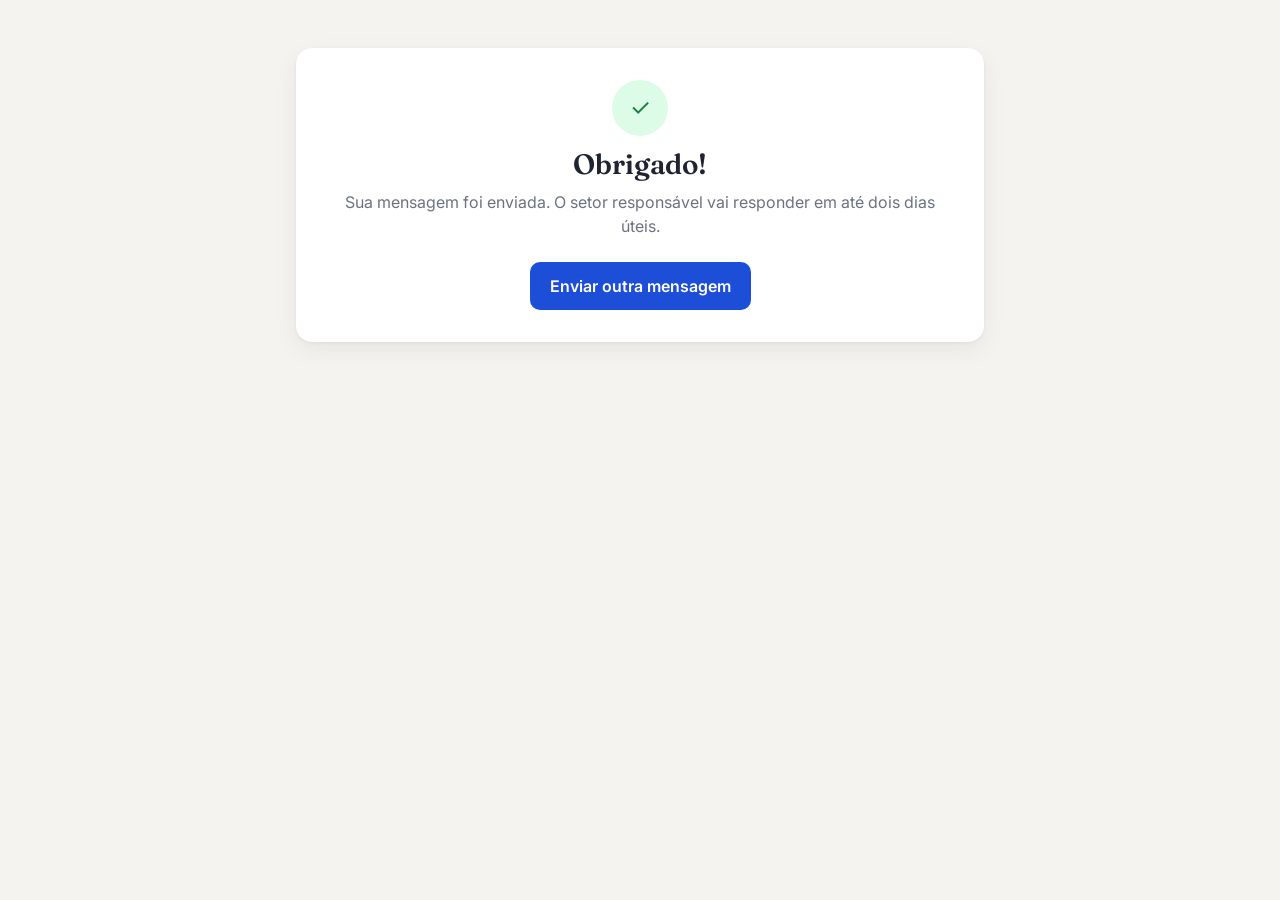
==== obrigado.html @ 0e28bc30 "Traduz o repositório para o português" ====
<!DOCTYPE html>
<html lang="pt-BR">

<head>
  <meta charset="UTF-8">
  <meta name="viewport" content="width=device-width, initial-scale=1.0">
  <meta name="robots" content="noindex">
  <meta name="color-scheme" content="light dark">
  <title>Mensagem Enviada — Faculdade Horizonte</title>
  <link rel="preconnect" href="https://fonts.googleapis.com">
  <link rel="preconnect" href="https://fonts.gstatic.com" crossorigin>
  <link
    href="https://fonts.googleapis.com/css2?family=Fraunces:opsz,wght@9..144,600&family=Inter:wght@400;500;600&display=swap"
    rel="stylesheet">
  <link rel="stylesheet" href="css/estilos.css">
  <script src="js/principal.js" defer></script>
</head>

<body>
  <main class="pagina">
    <section class="cartao sucesso" role="status" aria-labelledby="titulo-sucesso">
      <div class="icone-sucesso" aria-hidden="true">✓</div>
      <h1 id="titulo-sucesso">Obrigado<span id="nome-sucesso"></span>!</h1>
      <p>Sua mensagem foi enviada. O setor responsável vai responder em até dois dias úteis.</p>
      <a class="botao" href="index.html">Enviar outra mensagem</a>
    </section>
  </main>
</body>

</html>
---- css/estilos.css ----
:root {
    color-scheme: light;
    --fundo: #f5f3ef;
    --fundo-cartao: #ffffff;
    --fundo-campo: #ffffff;
    --texto: #1f2430;
    --suave: #6b7280;
    --texto-exemplo: #9ca3af;
    --borda: #d9d6cf;
    --borda-hover: #b8b4aa;
    --cor-principal: #1d4ed8;
    --texto-sobre-principal: #ffffff;
    --cor-erro: #b42318;
    --fundo-sucesso: #dcfce7;
    --texto-sucesso: #15803d;
    --sombra: 0 1px 3px rgb(0 0 0 / .06), 0 8px 24px rgb(0 0 0 / .06);
    --raio: 10px;
    --velocidade: .15s;
}

@media (prefers-color-scheme: dark) {
    :root {
        color-scheme: dark;
        --fundo: #12141a;
        --fundo-cartao: #1b1e26;
        --fundo-campo: #12141a;
        --texto: #e8e9ed;
        --suave: #9aa1ad;
        --texto-exemplo: #6b7280;
        --borda: #343844;
        --borda-hover: #4b5060;
        --cor-principal: #5b8cff;
        --texto-sobre-principal: #0b1020;
        --cor-erro: #f97066;
        --fundo-sucesso: #14532d;
        --texto-sucesso: #86efac;
        --sombra: 0 1px 3px rgb(0 0 0 / .4), 0 8px 24px rgb(0 0 0 / .3);
    }
}

*,
*::before,
*::after {
    box-sizing: border-box;
}

body {
    margin: 0;
    font-family: "Inter", system-ui, sans-serif;
    background: var(--fundo);
    color: var(--texto);
    line-height: 1.5;
    -webkit-font-smoothing: antialiased;
}

h1,
h2,
legend {
    font-family: "Fraunces", Georgia, serif;
    font-weight: 600;
    line-height: 1.2;
}

h1 {
    font-size: clamp(1.75rem, 1.2rem + 2vw, 2.5rem);
    margin: 0 0 12px;
}

.pagina {
    max-width: 720px;
    margin: 0 auto;
    padding: 48px 16px;
}

.introducao {
    text-align: center;
    margin-bottom: 32px;
}

.introducao p {
    max-width: 52ch;
    margin: 0 auto;
    color: var(--suave);
}

.introducao .selo {
    display: inline-block;
    margin-bottom: 12px;
    padding: 2px 10px;
    border-radius: 999px;
    background: var(--cor-principal);
    color: var(--texto-sobre-principal);
    font-size: .8rem;
    font-weight: 600;
    letter-spacing: .06em;
    text-transform: uppercase;
}

.cartao {
    background: var(--fundo-cartao);
    border-radius: 16px;
    padding: 32px;
    box-shadow: var(--sombra);
}

fieldset {
    border: 0;
    padding: 0;
    margin: 0 0 28px;
    min-width: 0;
}

legend {
    padding: 0;
    font-size: 1.25rem;
    margin-bottom: 16px;
}

.linha {
    display: grid;
    grid-template-columns: 1fr 1fr;
    gap: 16px;
}

.campo {
    display: flex;
    flex-direction: column;
    gap: 6px;
    margin-bottom: 16px;
}

label,
.rotulo {
    font-weight: 500;
    font-size: .9rem;
}

legend.rotulo {
    font-family: inherit;
    line-height: 1.5;
    margin-bottom: 8px;
}

.opcional,
.contador {
    color: var(--suave);
    font-weight: 400;
    font-size: .85rem;
}

.contador {
    align-self: flex-end;
    font-variant-numeric: tabular-nums;
}

input,
select,
textarea {
    width: 100%;
    font: inherit;
    color: inherit;
    padding: 10px 12px;
    border: 1px solid var(--borda);
    border-radius: var(--raio);
    background: var(--fundo-campo);
    transition: border-color var(--velocidade);
}

textarea {
    resize: vertical;
    min-height: 120px;
}

input:hover,
select:hover,
textarea:hover {
    border-color: var(--borda-hover);
}

input:focus-visible,
select:focus-visible,
textarea:focus-visible {
    outline: 2px solid var(--cor-principal);
    outline-offset: 1px;
    border-color: var(--cor-principal);
}

::placeholder {
    color: var(--texto-exemplo);
}

.erro {
    display: none;
    color: var(--cor-erro);
    font-size: .85rem;
}

:is(input, select, textarea):user-invalid {
    border-color: var(--cor-erro);
}

:is(input, select, textarea):user-invalid ~ .erro {
    display: block;
}

.opcoes {
    display: flex;
    flex-wrap: wrap;
    gap: 8px;
}

.opcao {
    position: relative;
}

.opcao input {
    position: absolute;
    opacity: 0;
    width: 1px;
    height: 1px;
}

.opcao span {
    display: inline-block;
    padding: 8px 14px;
    border: 1px solid var(--borda);
    border-radius: 999px;
    font-weight: 400;
    cursor: pointer;
    transition: background var(--velocidade), border-color var(--velocidade), color var(--velocidade);
}

.opcao span:hover {
    border-color: var(--cor-principal);
}

.opcao input:checked + span {
    background: var(--cor-principal);
    border-color: var(--cor-principal);
    color: var(--texto-sobre-principal);
}

.opcao input:focus-visible + span {
    outline: 2px solid var(--cor-principal);
    outline-offset: 2px;
}

.consentimento {
    display: flex;
    gap: 10px;
    align-items: flex-start;
    font-weight: 400;
    margin-bottom: 24px;
    cursor: pointer;
}

.consentimento input {
    width: 18px;
    height: 18px;
    margin-top: 2px;
    flex-shrink: 0;
    accent-color: var(--cor-principal);
}

button,
.botao {
    display: inline-block;
    text-decoration: none;
    font: inherit;
    font-weight: 600;
    padding: 12px 20px;
    border: 0;
    border-radius: var(--raio);
    background: var(--cor-principal);
    color: var(--texto-sobre-principal);
    cursor: pointer;
    transition: filter var(--velocidade), transform var(--velocidade);
}

button:hover,
.botao:hover {
    filter: brightness(1.1);
}

button:active,
.botao:active {
    transform: translateY(1px);
}

button:focus-visible,
.botao:focus-visible {
    outline: 2px solid var(--cor-principal);
    outline-offset: 2px;
}

button:disabled {
    cursor: progress;
    opacity: .7;
    filter: none;
    transform: none;
}

.sucesso {
    text-align: center;
}

.icone-sucesso {
    width: 56px;
    height: 56px;
    margin: 0 auto 12px;
    display: grid;
    place-items: center;
    border-radius: 50%;
    background: var(--fundo-sucesso);
    color: var(--texto-sucesso);
    font-size: 1.5rem;
}

.sucesso h1 {
    font-size: 1.75rem;
    margin: 0 0 8px;
}

.sucesso p {
    color: var(--suave);
    margin: 0 0 24px;
}

@media (max-width: 560px) {
    .pagina {
        padding-block: 32px;
    }

    .cartao {
        padding: 24px 20px;
    }

    .linha {
        grid-template-columns: 1fr;
        gap: 0;
    }

    button,
    .botao {
        width: 100%;
    }
}

@media (prefers-reduced-motion: reduce) {
    *,
    *::before,
    *::after {
        transition: none !important;
    }
}
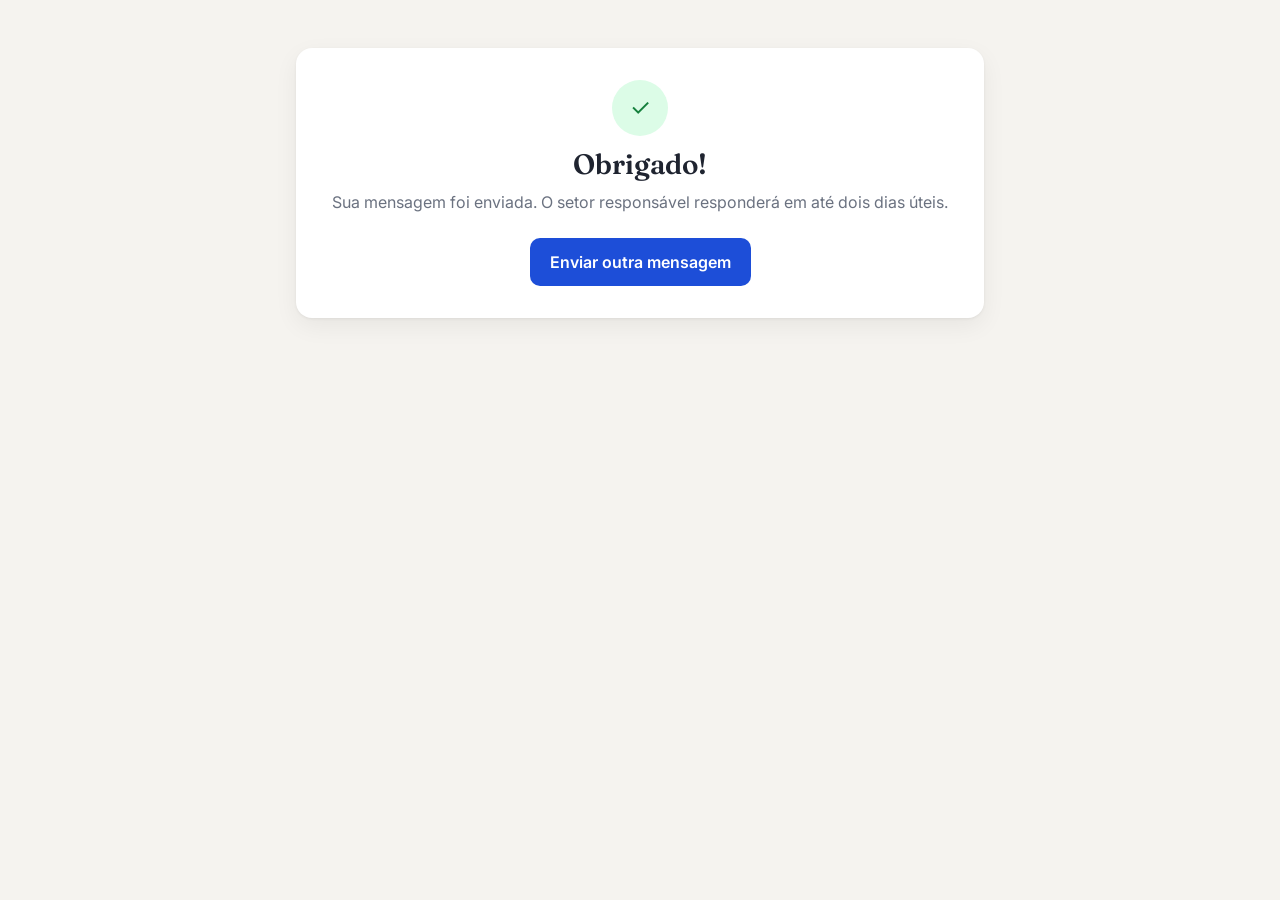
==== commit 88d3c26d: "Traduz o repositório para português Co-Authored-By: Claude Opus 5.5 <noreply@anthropic.com> Claude-S" ====
--- a/obrigado.html
+++ b/obrigado.html
@@ -13,7 +13,7 @@
     href="https://fonts.googleapis.com/css2?family=Fraunces:opsz,wght@9..144,600&family=Inter:wght@400;500;600&display=swap"
     rel="stylesheet">
   <link rel="stylesheet" href="css/estilos.css">
-  <script src="js/principal.js" defer></script>
+  <script src="js/main.js" defer></script>
 </head>
 
 <body>
@@ -21,8 +21,8 @@
     <section class="cartao sucesso" role="status" aria-labelledby="titulo-sucesso">
       <div class="icone-sucesso" aria-hidden="true">✓</div>
       <h1 id="titulo-sucesso">Obrigado<span id="nome-sucesso"></span>!</h1>
-      <p>Sua mensagem foi enviada. O setor responsável vai responder em até dois dias úteis.</p>
-      <a class="botao" href="index.html">Enviar outra mensagem</a>
+      <p>Sua mensagem foi enviada. O setor responsável responderá em até dois dias úteis.</p>
+      <a class="botao-link" href="index.html">Enviar outra mensagem</a>
     </section>
   </main>
 </body>
--- a/css/estilos.css
+++ b/css/estilos.css
@@ -5,12 +5,12 @@
     --fundo-campo: #ffffff;
     --texto: #1f2430;
     --suave: #6b7280;
-    --texto-exemplo: #9ca3af;
+    --texto-placeholder: #9ca3af;
     --borda: #d9d6cf;
     --borda-hover: #b8b4aa;
-    --cor-principal: #1d4ed8;
-    --texto-sobre-principal: #ffffff;
-    --cor-erro: #b42318;
+    --primaria: #1d4ed8;
+    --sobre-primaria: #ffffff;
+    --erro: #b42318;
     --fundo-sucesso: #dcfce7;
     --texto-sucesso: #15803d;
     --sombra: 0 1px 3px rgb(0 0 0 / .06), 0 8px 24px rgb(0 0 0 / .06);
@@ -26,12 +26,12 @@
         --fundo-campo: #12141a;
         --texto: #e8e9ed;
         --suave: #9aa1ad;
-        --texto-exemplo: #6b7280;
+        --texto-placeholder: #6b7280;
         --borda: #343844;
         --borda-hover: #4b5060;
-        --cor-principal: #5b8cff;
-        --texto-sobre-principal: #0b1020;
-        --cor-erro: #f97066;
+        --primaria: #5b8cff;
+        --sobre-primaria: #0b1020;
+        --erro: #f97066;
         --fundo-sucesso: #14532d;
         --texto-sucesso: #86efac;
         --sombra: 0 1px 3px rgb(0 0 0 / .4), 0 8px 24px rgb(0 0 0 / .3);
@@ -88,8 +88,8 @@
     margin-bottom: 12px;
     padding: 2px 10px;
     border-radius: 999px;
-    background: var(--cor-principal);
-    color: var(--texto-sobre-principal);
+    background: var(--primaria);
+    color: var(--sobre-primaria);
     font-size: .8rem;
     font-weight: 600;
     letter-spacing: .06em;
@@ -130,12 +130,12 @@
 }
 
 label,
-.rotulo {
+.rotulo-campo {
     font-weight: 500;
     font-size: .9rem;
 }
 
-legend.rotulo {
+legend.rotulo-campo {
     font-family: inherit;
     line-height: 1.5;
     margin-bottom: 8px;
@@ -180,23 +180,23 @@
 input:focus-visible,
 select:focus-visible,
 textarea:focus-visible {
-    outline: 2px solid var(--cor-principal);
+    outline: 2px solid var(--primaria);
     outline-offset: 1px;
-    border-color: var(--cor-principal);
+    border-color: var(--primaria);
 }
 
 ::placeholder {
-    color: var(--texto-exemplo);
+    color: var(--texto-placeholder);
 }
 
 .erro {
     display: none;
-    color: var(--cor-erro);
+    color: var(--erro);
     font-size: .85rem;
 }
 
 :is(input, select, textarea):user-invalid {
-    border-color: var(--cor-erro);
+    border-color: var(--erro);
 }
 
 :is(input, select, textarea):user-invalid ~ .erro {
@@ -231,17 +231,17 @@
 }
 
 .opcao span:hover {
-    border-color: var(--cor-principal);
+    border-color: var(--primaria);
 }
 
 .opcao input:checked + span {
-    background: var(--cor-principal);
-    border-color: var(--cor-principal);
-    color: var(--texto-sobre-principal);
+    background: var(--primaria);
+    border-color: var(--primaria);
+    color: var(--sobre-primaria);
 }
 
 .opcao input:focus-visible + span {
-    outline: 2px solid var(--cor-principal);
+    outline: 2px solid var(--primaria);
     outline-offset: 2px;
 }
 
@@ -259,11 +259,11 @@
     height: 18px;
     margin-top: 2px;
     flex-shrink: 0;
-    accent-color: var(--cor-principal);
+    accent-color: var(--primaria);
 }
 
 button,
-.botao {
+.botao-link {
     display: inline-block;
     text-decoration: none;
     font: inherit;
@@ -271,25 +271,25 @@
     padding: 12px 20px;
     border: 0;
     border-radius: var(--raio);
-    background: var(--cor-principal);
-    color: var(--texto-sobre-principal);
+    background: var(--primaria);
+    color: var(--sobre-primaria);
     cursor: pointer;
     transition: filter var(--velocidade), transform var(--velocidade);
 }
 
 button:hover,
-.botao:hover {
+.botao-link:hover {
     filter: brightness(1.1);
 }
 
 button:active,
-.botao:active {
+.botao-link:active {
     transform: translateY(1px);
 }
 
 button:focus-visible,
-.botao:focus-visible {
-    outline: 2px solid var(--cor-principal);
+.botao-link:focus-visible {
+    outline: 2px solid var(--primaria);
     outline-offset: 2px;
 }
 
@@ -341,7 +341,7 @@
     }
 
     button,
-    .botao {
+    .botao-link {
         width: 100%;
     }
 }
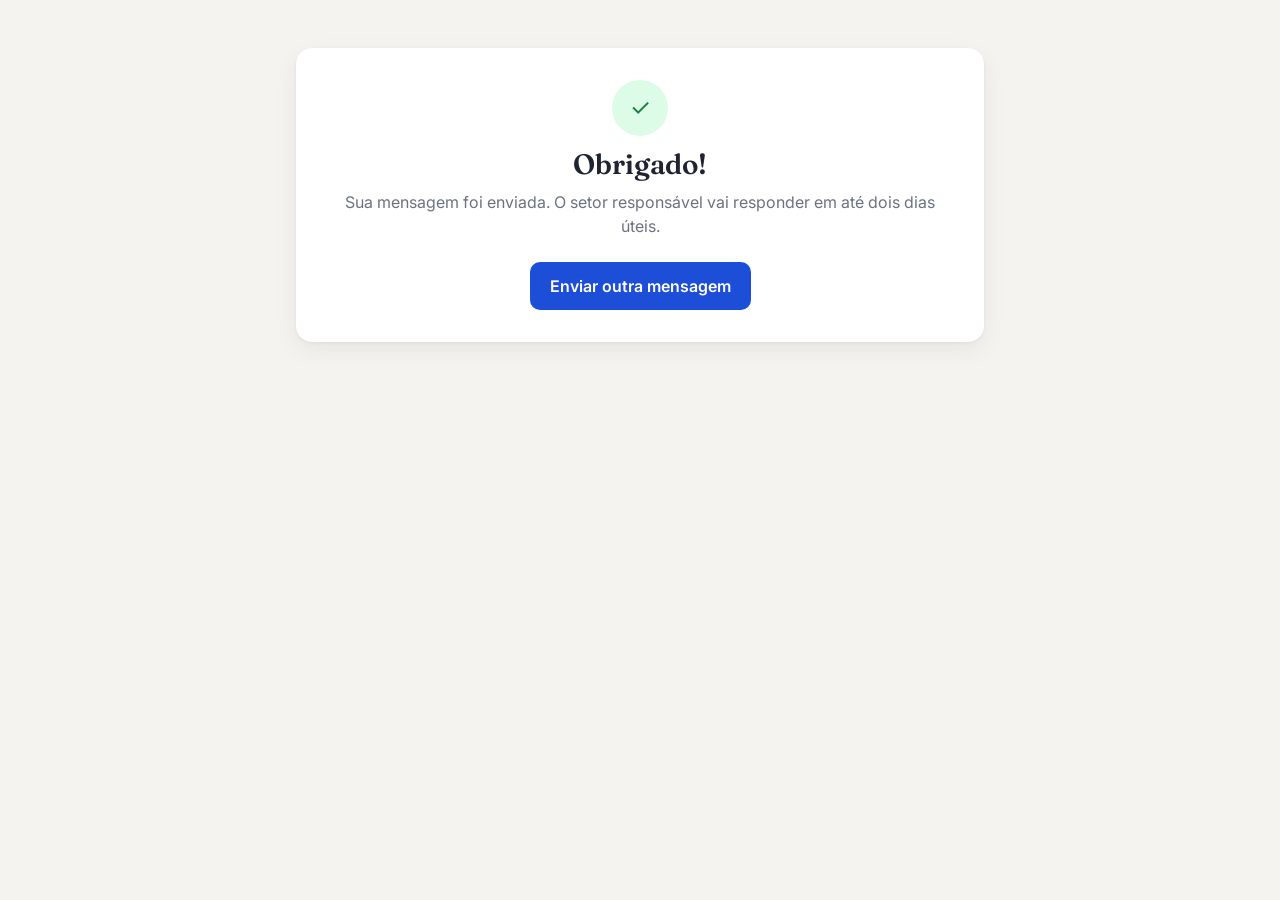
==== commit e78566b9: "Traduz o projeto para o português Co-Authored-By: Claude Opus 5.5 <noreply@anthropic.com> Claude-Ses" ====
--- a/obrigado.html
+++ b/obrigado.html
@@ -13,7 +13,7 @@
     href="https://fonts.googleapis.com/css2?family=Fraunces:opsz,wght@9..144,600&family=Inter:wght@400;500;600&display=swap"
     rel="stylesheet">
   <link rel="stylesheet" href="css/estilos.css">
-  <script src="js/main.js" defer></script>
+  <script src="js/principal.js" defer></script>
 </head>
 
 <body>
@@ -21,8 +21,8 @@
     <section class="cartao sucesso" role="status" aria-labelledby="titulo-sucesso">
       <div class="icone-sucesso" aria-hidden="true">✓</div>
       <h1 id="titulo-sucesso">Obrigado<span id="nome-sucesso"></span>!</h1>
-      <p>Sua mensagem foi enviada. O setor responsável responderá em até dois dias úteis.</p>
-      <a class="botao-link" href="index.html">Enviar outra mensagem</a>
+      <p>Sua mensagem foi enviada. O setor responsável vai responder em até dois dias úteis.</p>
+      <a class="link-botao" href="index.html">Enviar outra mensagem</a>
     </section>
   </main>
 </body>
--- a/css/estilos.css
+++ b/css/estilos.css
@@ -4,8 +4,8 @@
     --fundo-cartao: #ffffff;
     --fundo-campo: #ffffff;
     --texto: #1f2430;
-    --suave: #6b7280;
-    --texto-placeholder: #9ca3af;
+    --texto-suave: #6b7280;
+    --texto-dica: #9ca3af;
     --borda: #d9d6cf;
     --borda-hover: #b8b4aa;
     --primaria: #1d4ed8;
@@ -25,8 +25,8 @@
         --fundo-cartao: #1b1e26;
         --fundo-campo: #12141a;
         --texto: #e8e9ed;
-        --suave: #9aa1ad;
-        --texto-placeholder: #6b7280;
+        --texto-suave: #9aa1ad;
+        --texto-dica: #6b7280;
         --borda: #343844;
         --borda-hover: #4b5060;
         --primaria: #5b8cff;
@@ -80,7 +80,7 @@
 .introducao p {
     max-width: 52ch;
     margin: 0 auto;
-    color: var(--suave);
+    color: var(--texto-suave);
 }
 
 .introducao .selo {
@@ -143,7 +143,7 @@
 
 .opcional,
 .contador {
-    color: var(--suave);
+    color: var(--texto-suave);
     font-weight: 400;
     font-size: .85rem;
 }
@@ -186,7 +186,7 @@
 }
 
 ::placeholder {
-    color: var(--texto-placeholder);
+    color: var(--texto-dica);
 }
 
 .erro {
@@ -263,7 +263,7 @@
 }
 
 button,
-.botao-link {
+.link-botao {
     display: inline-block;
     text-decoration: none;
     font: inherit;
@@ -278,17 +278,17 @@
 }
 
 button:hover,
-.botao-link:hover {
+.link-botao:hover {
     filter: brightness(1.1);
 }
 
 button:active,
-.botao-link:active {
+.link-botao:active {
     transform: translateY(1px);
 }
 
 button:focus-visible,
-.botao-link:focus-visible {
+.link-botao:focus-visible {
     outline: 2px solid var(--primaria);
     outline-offset: 2px;
 }
@@ -322,7 +322,7 @@
 }
 
 .sucesso p {
-    color: var(--suave);
+    color: var(--texto-suave);
     margin: 0 0 24px;
 }
 
@@ -341,7 +341,7 @@
     }
 
     button,
-    .botao-link {
+    .link-botao {
         width: 100%;
     }
 }
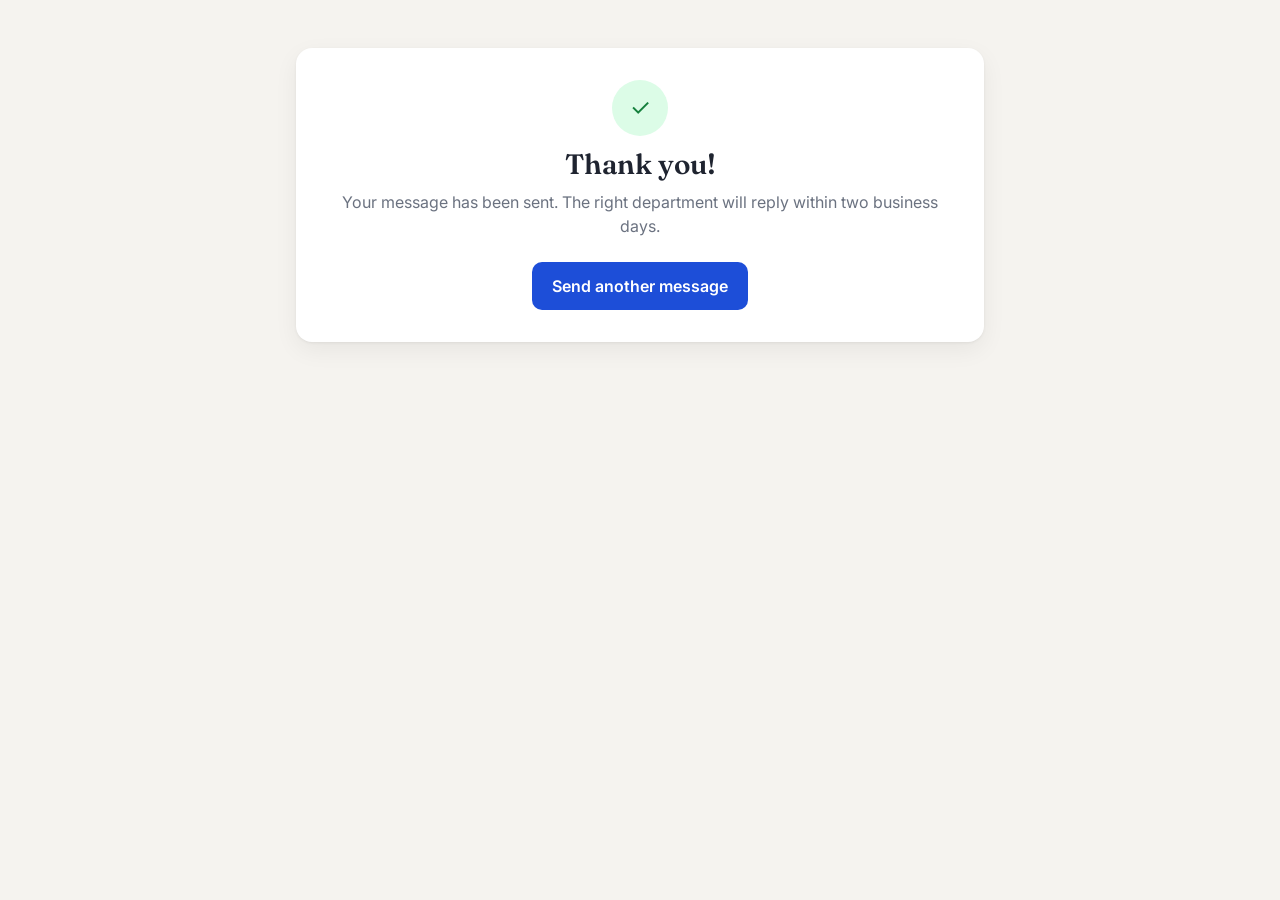
==== commit b8c58c36: "i18n: translate remaining content to English Co-Authored-By: Claude Opus 5.5 <noreply@anthropic.com>" ====
--- a/obrigado.html
+++ b/obrigado.html
@@ -1,12 +1,12 @@
 <!DOCTYPE html>
-<html lang="pt-BR">
+<html lang="en">
 
 <head>
   <meta charset="UTF-8">
   <meta name="viewport" content="width=device-width, initial-scale=1.0">
   <meta name="robots" content="noindex">
   <meta name="color-scheme" content="light dark">
-  <title>Mensagem Enviada — Faculdade Horizonte</title>
+  <title>Message Sent — Horizonte College</title>
   <link rel="preconnect" href="https://fonts.googleapis.com">
   <link rel="preconnect" href="https://fonts.gstatic.com" crossorigin>
   <link
@@ -20,9 +20,9 @@
   <main class="pagina">
     <section class="cartao sucesso" role="status" aria-labelledby="titulo-sucesso">
       <div class="icone-sucesso" aria-hidden="true">✓</div>
-      <h1 id="titulo-sucesso">Obrigado<span id="nome-sucesso"></span>!</h1>
-      <p>Sua mensagem foi enviada. O setor responsável vai responder em até dois dias úteis.</p>
-      <a class="link-botao" href="index.html">Enviar outra mensagem</a>
+      <h1 id="titulo-sucesso">Thank you<span id="nome-sucesso"></span>!</h1>
+      <p>Your message has been sent. The right department will reply within two business days.</p>
+      <a class="link-botao" href="index.html">Send another message</a>
     </section>
   </main>
 </body>
